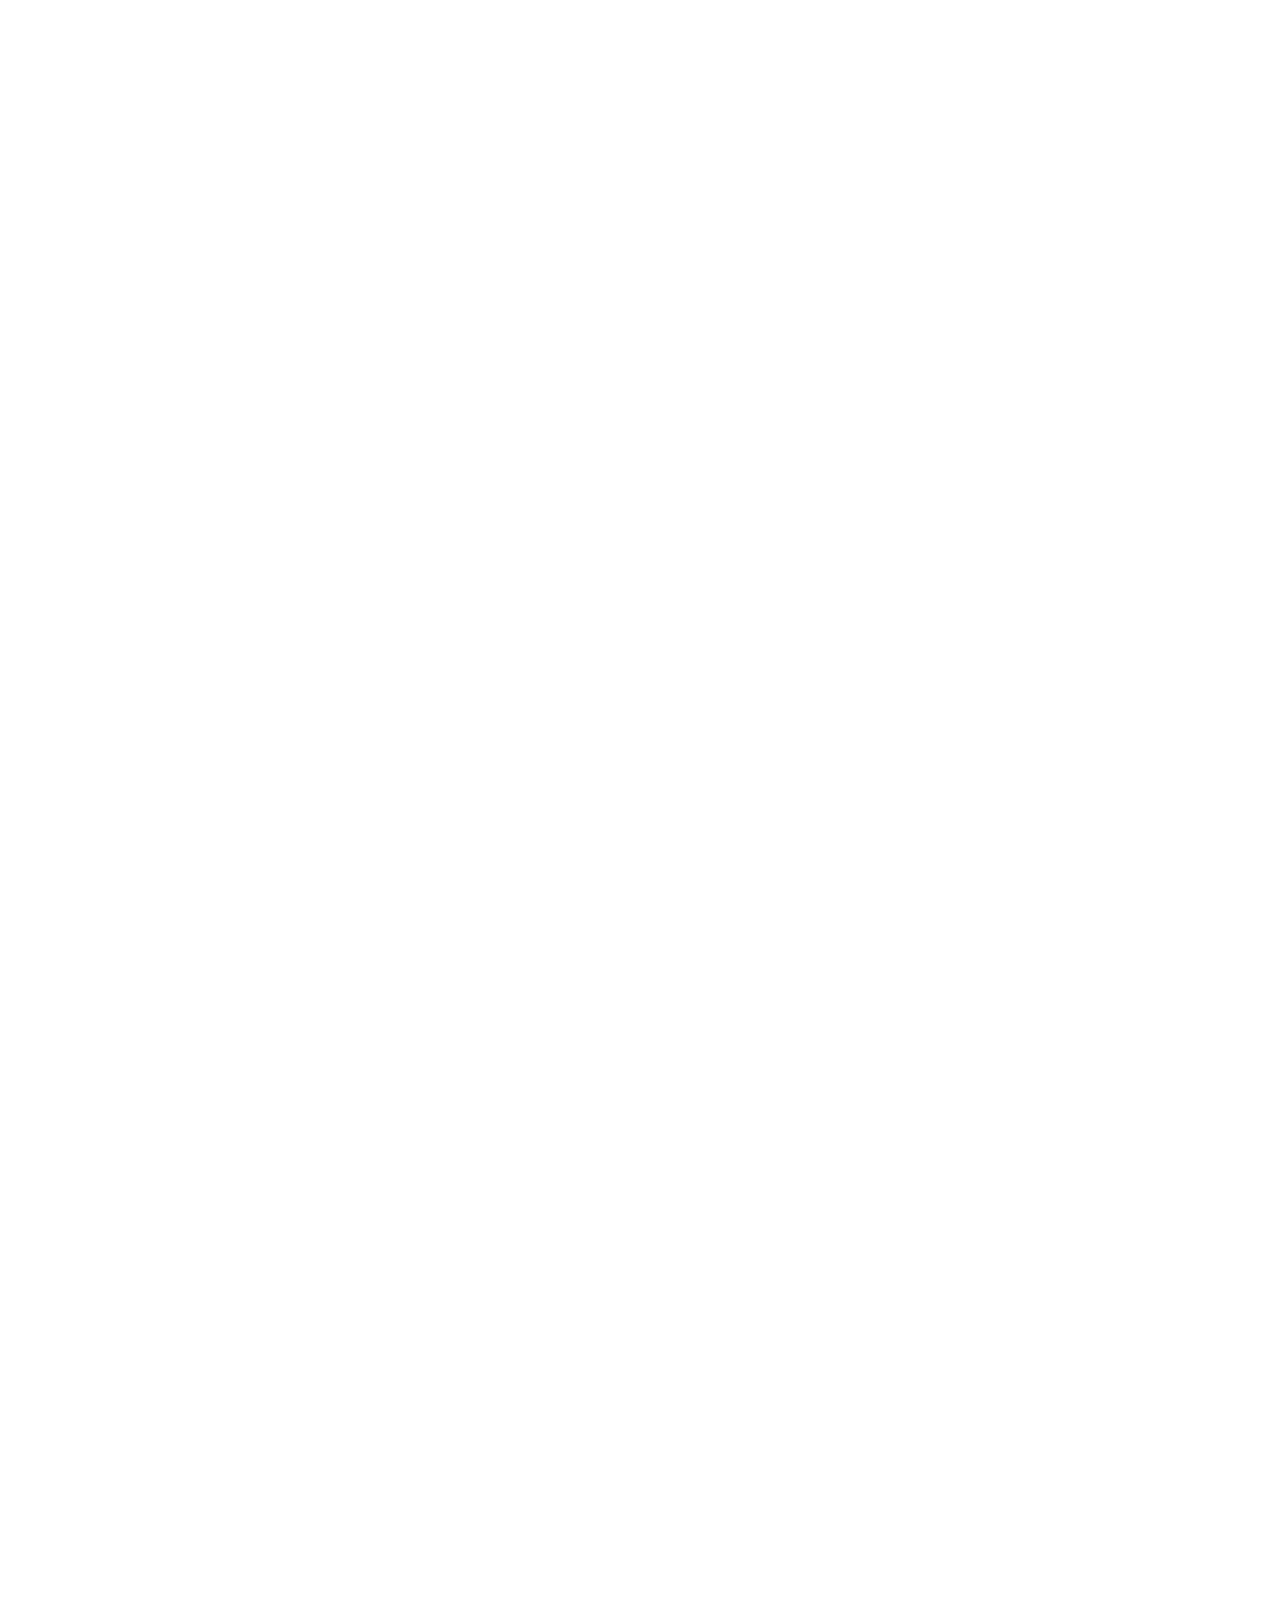
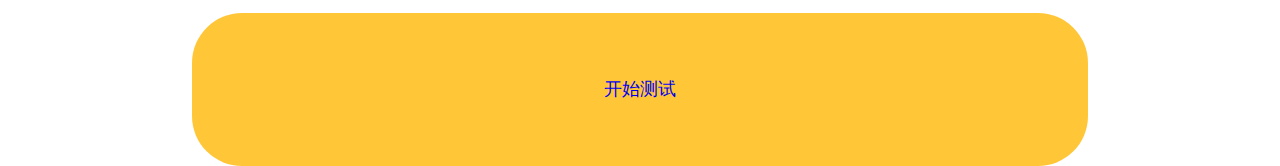
==== index.html @ e766337c "小游戏" ====
<!DOCTYPE html>
<html lang="en">

<head>
  <meta charset="UTF-8">
  <meta name="viewport" content="width=device-width, initial-scale=1.0">
  <meta http-equiv="X-UA-Compatible" content="ie=edge">
  <title>Document</title>
  <link rel="stylesheet" href="./css/style.css">
 
  <script>
    ~ function () {
      computedFont();
      window.addEventListener('resize', computedFont, false);

      function computedFont() {
        var deviceW = document.documentElement.clientWidth;
        if (deviceW > 640) return;
        document.documentElement.style.fontSize = deviceW / 640 * 100 + 'px';
      }
    }();
  </script>
  <style>
    body {
      overflow: hidden;
    }

    .whole .dc_tit1 {
      position: absolute;
      z-index: 1;
      color:#fff;
      font-size: 18px;
    }
  </style>

</head>

<body>
      
  <div class="whole ">
    <div class="dc_tit1 ">
      游戏规则：</br>
      游戏共有8关，每关的奖励数值不同<br>
      在每一轮开始前，需要选择是否进入下一轮<br>
      可以有以下两个选择：<br>
      1．是提现钱袋里已有的钱<br>
      2．继续游戏，冲击更高的奖励。但若失败，会损失所有的钱。<br>
    </div>
    <div class="pc_img ">
      <!-- <img id="gif"/> -->
    </div>

    <a href="draw.html">
      <div class="btn">开始测试</div>
    </a>
  </div>
  <script language="javascript" type="text/javascript" src="./js/jquery-1.11.0.min.js"></script>
  <script language="javascript" type="text/javascript">
    $(document).ready(function () {
      $(".dc_tit1").animate({
        left: 87 + 'vw',
      }, 1500);
    });
  </script>


</body>

</html>
---- css/style.css ----
body,h1,h2,h3,h4,h5,h6,hr,p,blockquote,dl,dt,dd,ul,ol,li,pre,form,fieldset,form,input,legend,button,textarea{margin:0;padding:0; vertical-align: baseline; background: transparent; border: 0; outline: 0; }
ul,li{ float:left; font-family:"微软雅黑"; color:#6e5b2e;}
body,button,input,select,textarea{font:12px/1.5 tahoma,arial,\5b8b\4f53,sans-serif;  font-family:"微软雅黑";}
h1,h2,h3,h4,h5,h6{font-size:100%;}
address,cite,dfn,em,var{font-style:normal;}
code,kbd,pre,samp{font-family:courier new,courier,monospace;}
small{font-size:12px;}ul,ol{list-style:none;}
a{text-decoration:none;}
a:hover{text-decoration:none;}
a:visited{ color:#000;}
sup{vertical-align:text-top;}
sub{vertical-align:text-bottom;}
legend{color:#000;}fieldset,img{border:0;}
legend{color:#000;}fieldset,img{border:0;}
table{border-collapse:collapse;border-spacing:0;}
input[type="checkbox"]{-webkit-appearance:checkbox !important;}
button,input,select,textarea{font-size:100%; visibility:hidden;  -webkit-appearance:none;}
* {
	-webkit-tap-highlight-color: rgba(0, 0, 0, 0);
}

.clearfix:after {
    display: block;
    height: 0;
    content: "";
    clear: both
}

body{

width: 100%;
background: url(../img/homebj.jpg) no-repeat;
/* background: url(../img/) */
background-position: center;
background-size: 100% 100%;
height: 100vh;
margin: 0px;
padding: 0px;

  }

/*首页2*/
.dc_tit1{ 
  width:80%; 
  height:300px; 
  margin-left:-77vw; 
  margin-top:80px; 
  position:relative;
  /* background-color:red; */
  line-height: 30px;
  color: #fff;

}

.btn{ width:70%; 
  height:12vw;
   position:absolute;
   top: 126vw;
   left: 15vw;
   background-color: #ffc738;
  border-radius: 50px; 
  opacity: 1; font-size: 18px; 
  font-weight: 300;
  line-height: 12vw;
  text-align: center;
  margin-bottom: 100px;
  z-index: 19;
}
.cfm_btn{ width:70%; height:12vw; position:absolute;top: 60vw;left: 15vw;}
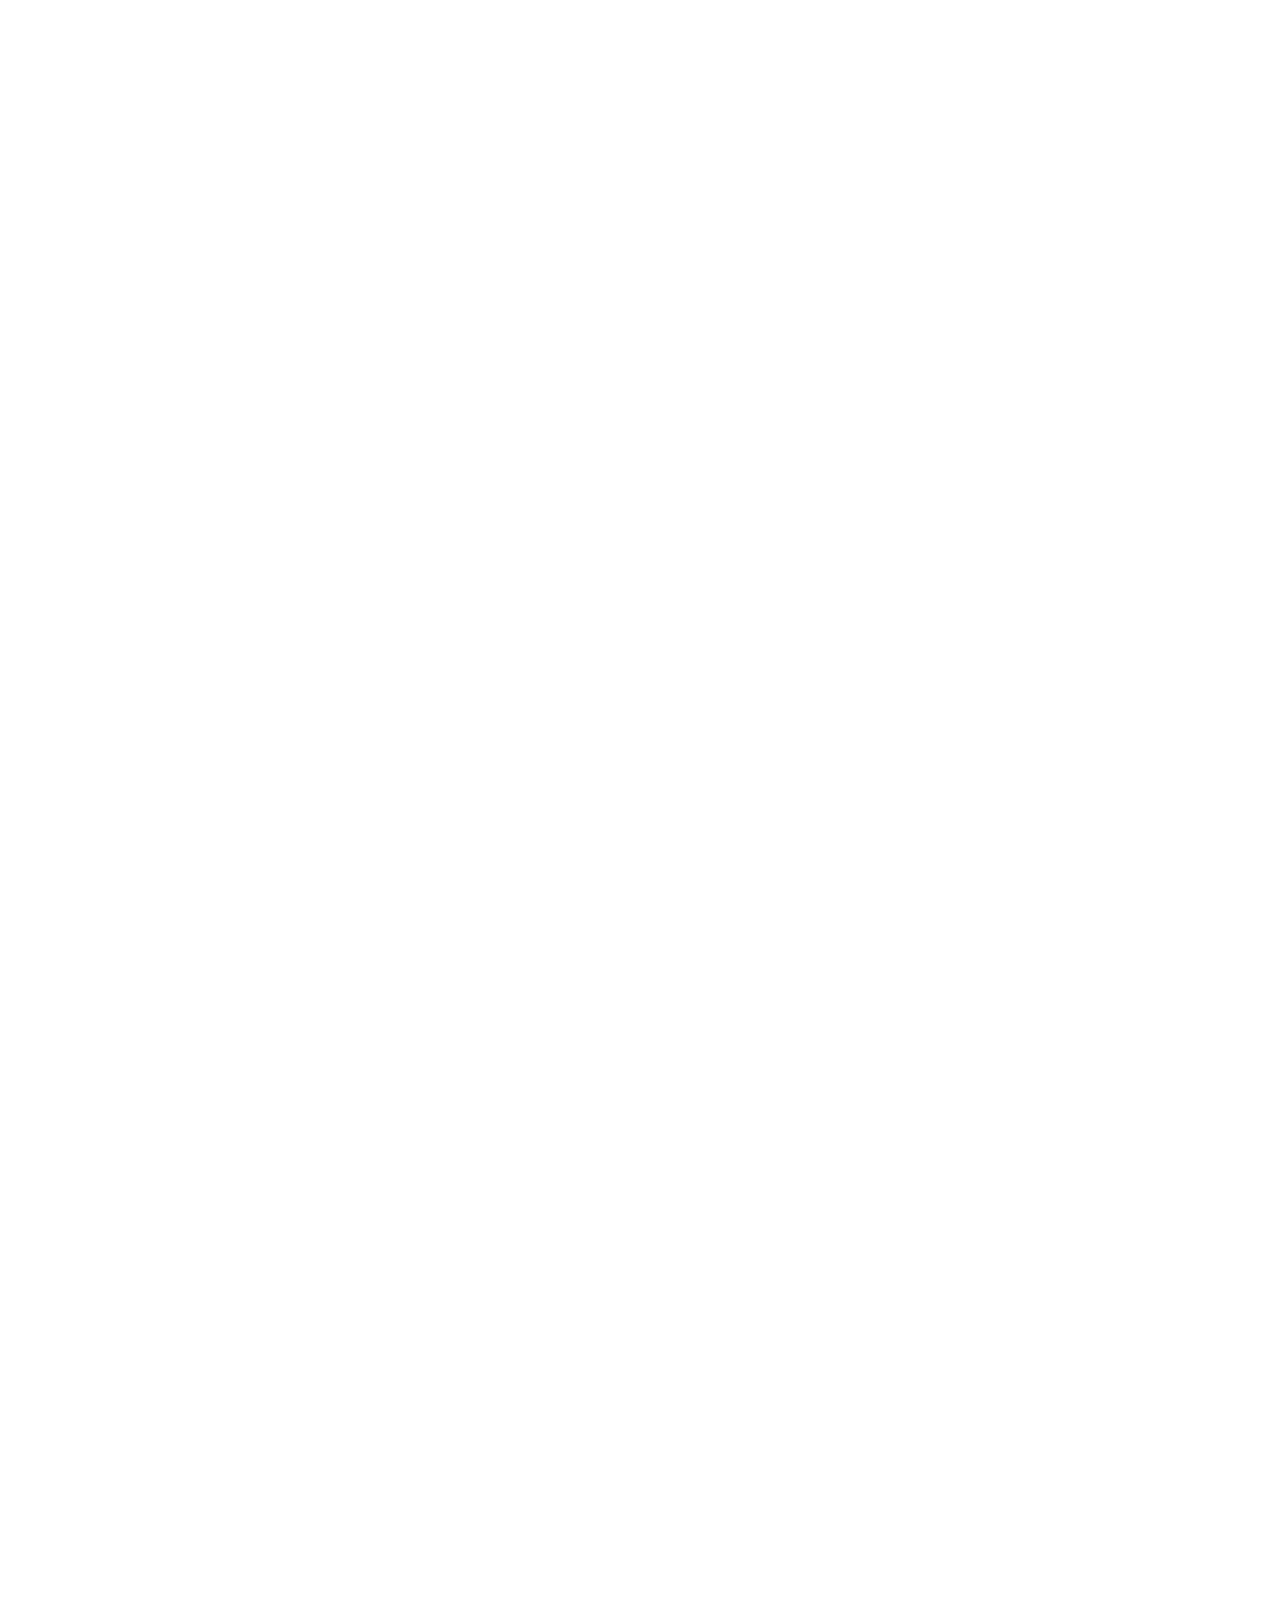
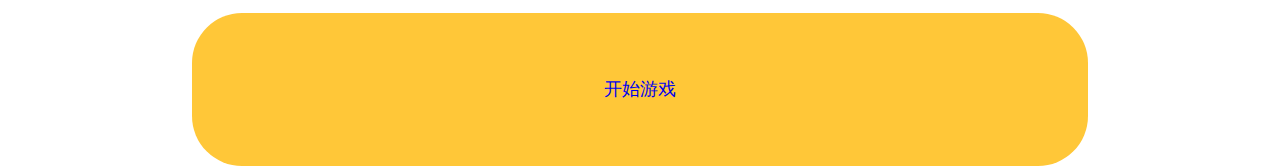
==== commit 1700d488: "小游戏" ====
--- a/index.html
+++ b/index.html
@@ -12,7 +12,6 @@
     ~ function () {
       computedFont();
       window.addEventListener('resize', computedFont, false);
-
       function computedFont() {
         var deviceW = document.documentElement.clientWidth;
         if (deviceW > 640) return;
@@ -51,7 +50,7 @@
     </div>
 
     <a href="draw.html">
-      <div class="btn">开始测试</div>
+      <div class="btn">开始游戏</div>
     </a>
   </div>
   <script language="javascript" type="text/javascript" src="./js/jquery-1.11.0.min.js"></script>
@@ -62,8 +61,6 @@
       }, 1500);
     });
   </script>
-
-
 </body>
 
 </html>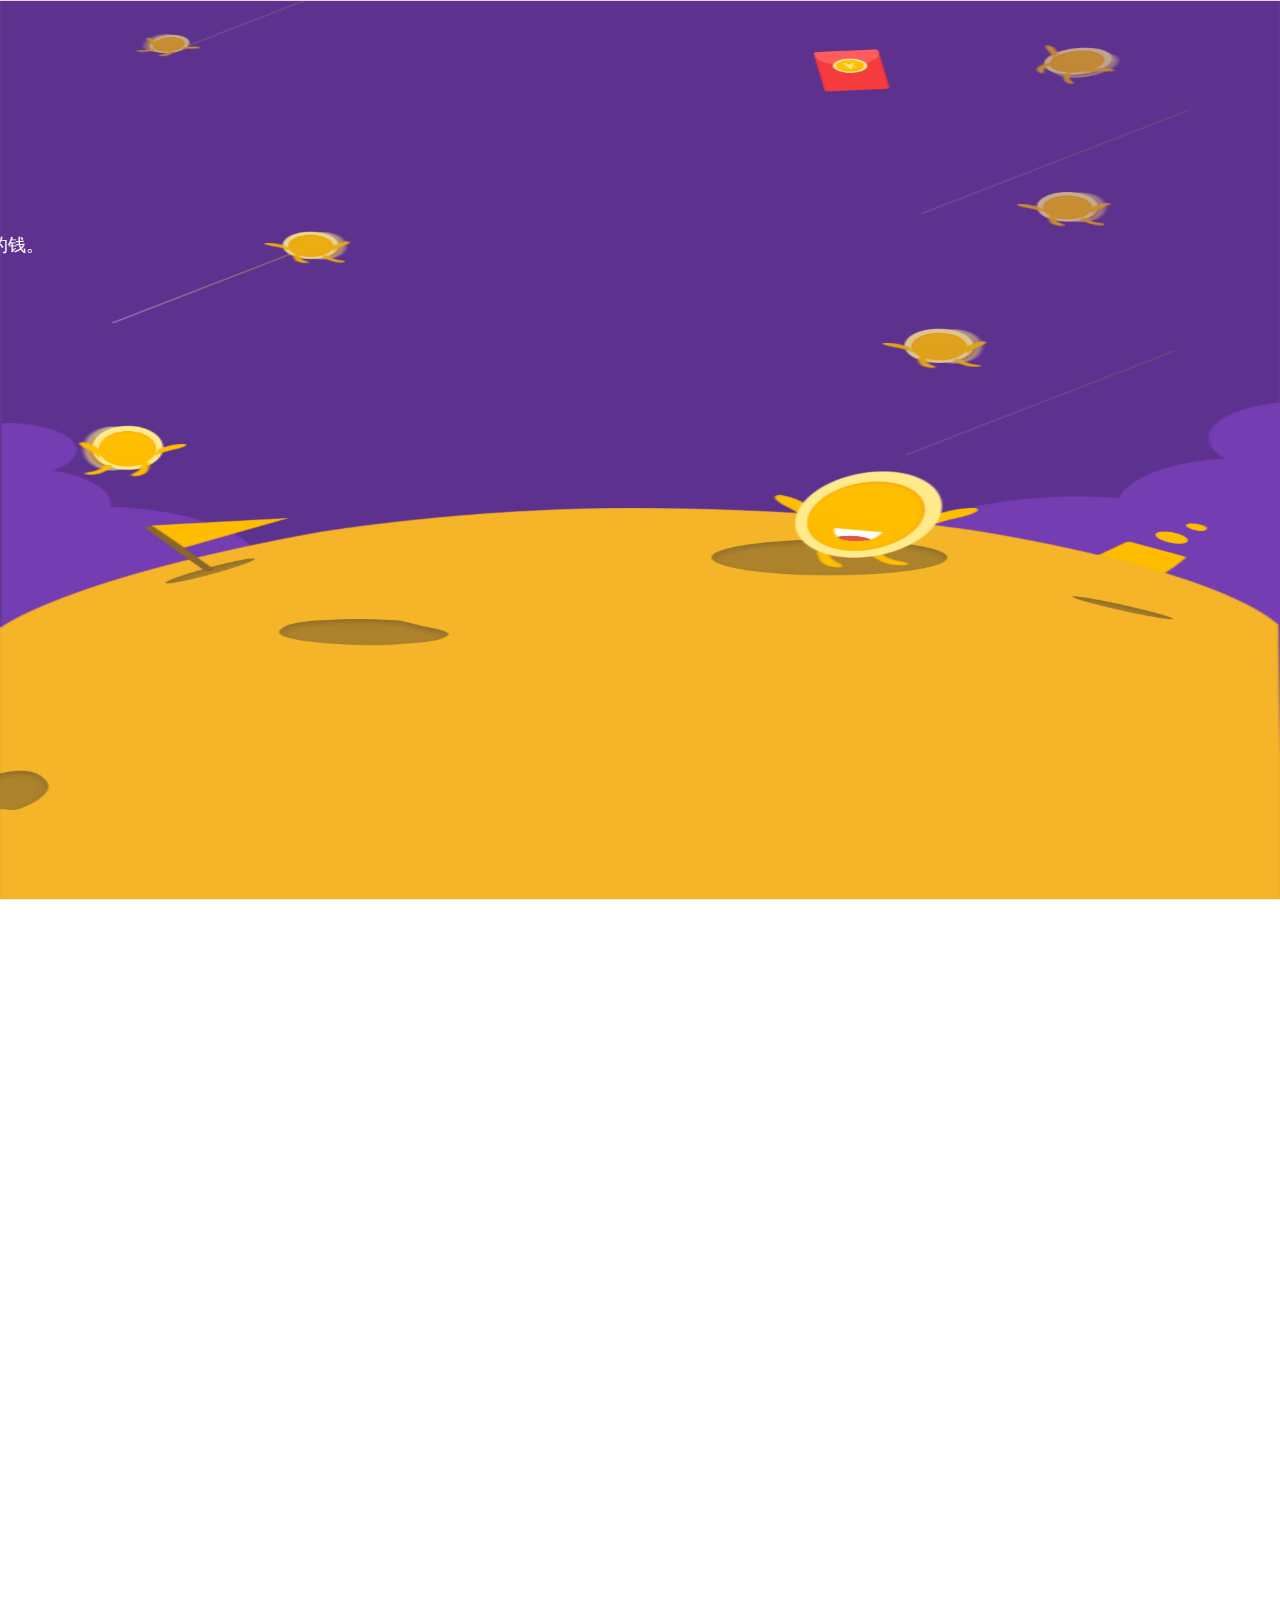
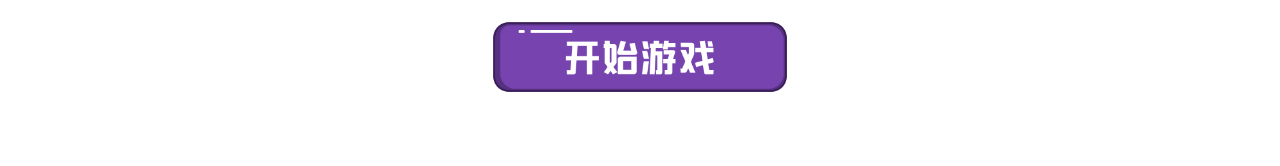
==== commit 0cb03614: "小游戏" ====
--- a/index.html
+++ b/index.html
@@ -46,11 +46,13 @@
       2．继续游戏，冲击更高的奖励。但若失败，会损失所有的钱。<br>
     </div>
     <div class="pc_img ">
-      <!-- <img id="gif"/> -->
+      
     </div>
 
     <a href="draw.html">
-      <div class="btn">开始游戏</div>
+      <div class="btn">
+        <img src="./img/btn.png" alt="">
+      </div>
     </a>
   </div>
   <script language="javascript" type="text/javascript" src="./js/jquery-1.11.0.min.js"></script>
--- a/css/style.css
+++ b/css/style.css
@@ -27,10 +27,8 @@
 }
 
 body{
-
 width: 100%;
-background: url(../img/homebj.jpg) no-repeat;
-/* background: url(../img/) */
+background: url(../img/overbj.png) no-repeat;
 background-position: center;
 background-size: 100% 100%;
 height: 100vh;
@@ -46,18 +44,15 @@
   margin-left:-77vw; 
   margin-top:80px; 
   position:relative;
-  /* background-color:red; */
   line-height: 30px;
   color: #fff;
-
 }
 
 .btn{ width:70%; 
-  height:12vw;
+    height:12vw;
    position:absolute;
    top: 126vw;
    left: 15vw;
-   background-color: #ffc738;
   border-radius: 50px; 
   opacity: 1; font-size: 18px; 
   font-weight: 300;
@@ -66,6 +61,9 @@
   margin-bottom: 100px;
   z-index: 19;
 }
+.btn img{
+  width: 300px;
+}
 .cfm_btn{ width:70%; height:12vw; position:absolute;top: 60vw;left: 15vw;}
 
 
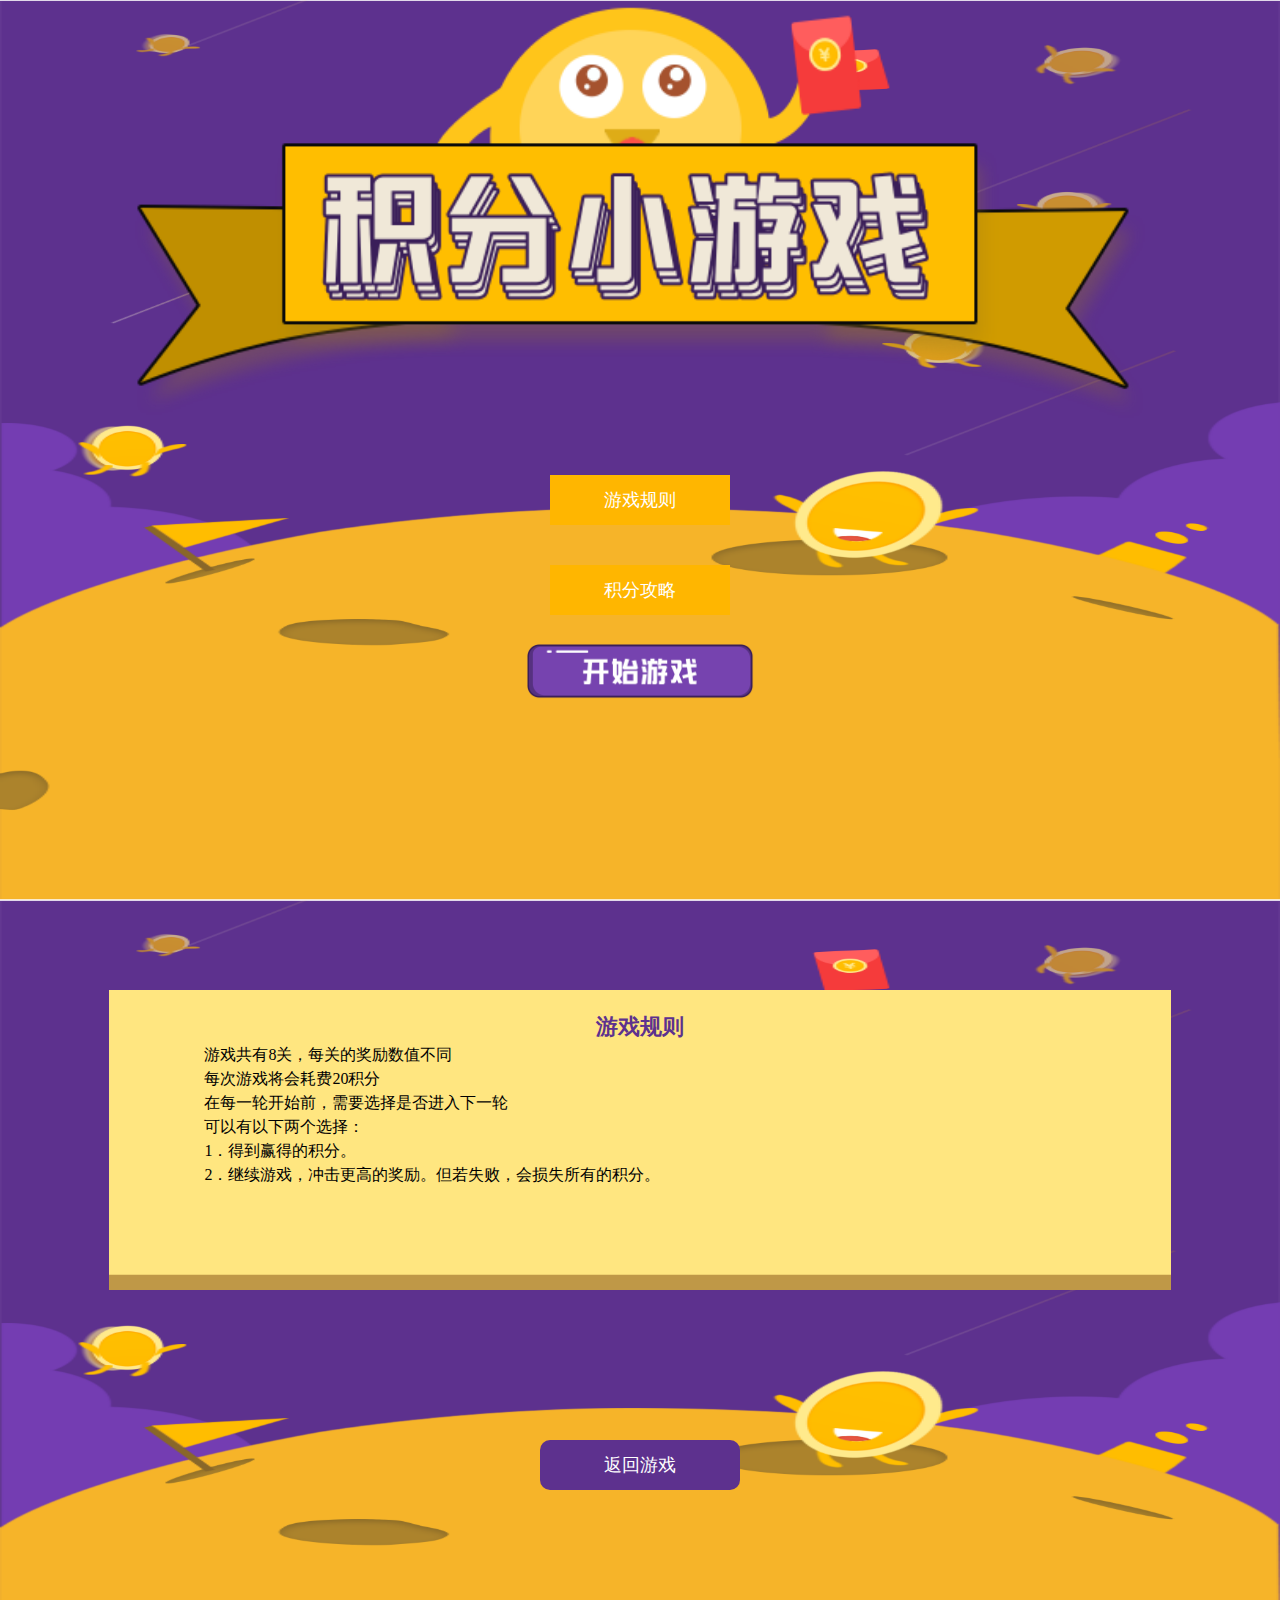
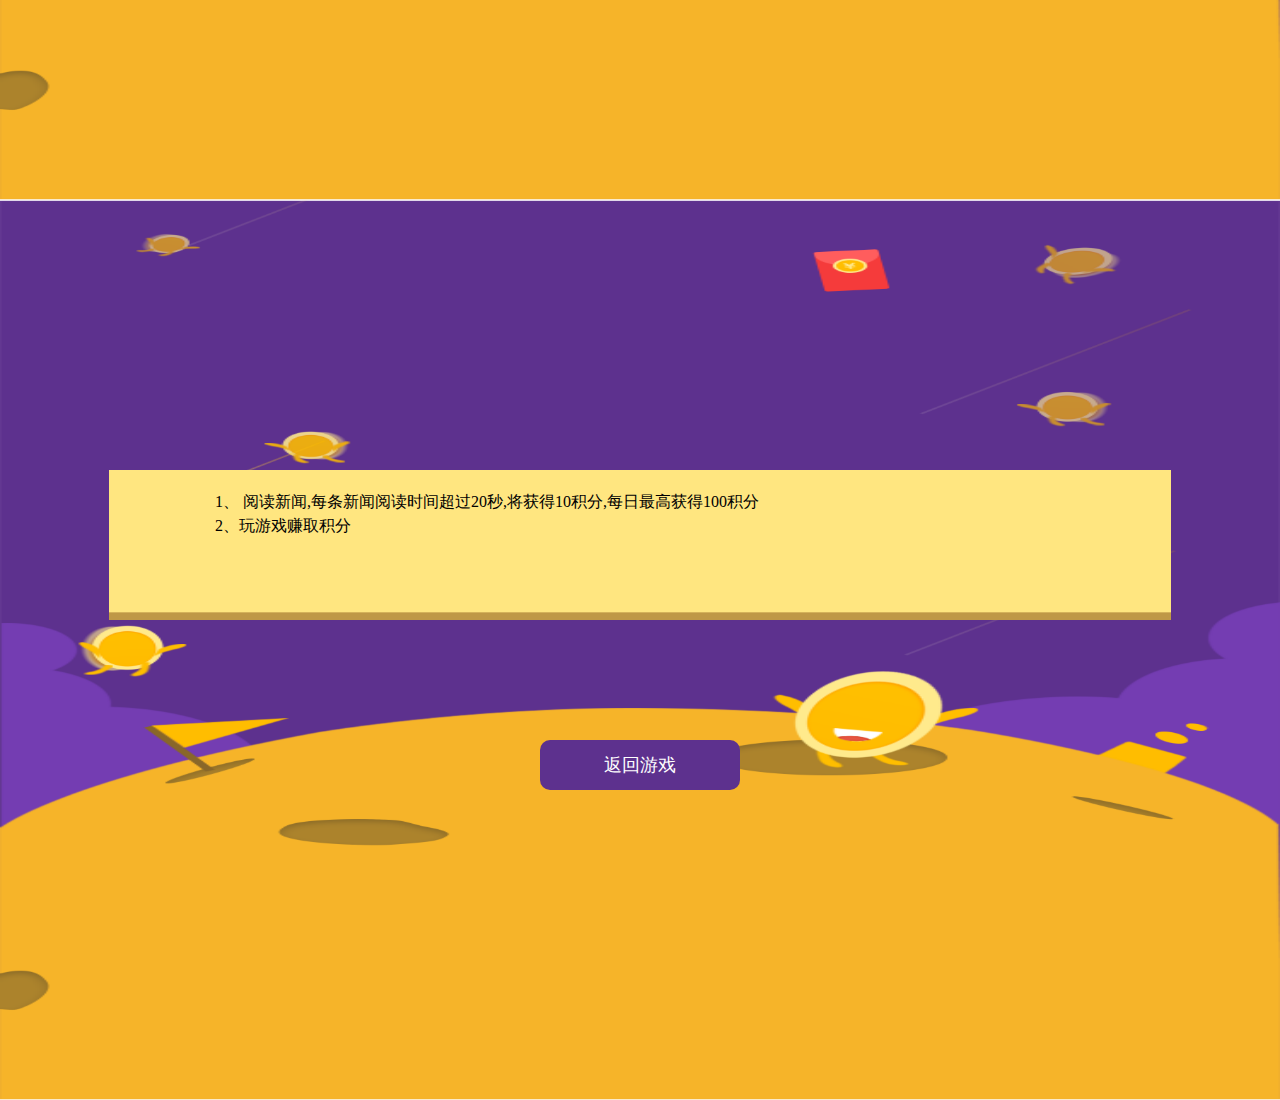
==== commit 519b2300: "小游戏" ====
--- a/index.html
+++ b/index.html
@@ -23,45 +23,63 @@
     body {
       overflow: hidden;
     }
-
-    .whole .dc_tit1 {
-      position: absolute;
-      z-index: 1;
-      color:#fff;
-      font-size: 18px;
-    }
   </style>
-
 </head>
-
 <body>
-      
   <div class="whole ">
-    <div class="dc_tit1 ">
-      游戏规则：</br>
-      游戏共有8关，每关的奖励数值不同<br>
-      在每一轮开始前，需要选择是否进入下一轮<br>
-      可以有以下两个选择：<br>
-      1．是提现钱袋里已有的钱<br>
-      2．继续游戏，冲击更高的奖励。但若失败，会损失所有的钱。<br>
+    <div class="imges">
+      <img src="./img/标题.png" alt="">
     </div>
-    <div class="pc_img ">
-      
-    </div>
-
+    <div class="regular">游戏规则</div> 
+    <div class="earn">积分攻略</div>
     <a href="draw.html">
       <div class="btn">
         <img src="./img/btn.png" alt="">
       </div>
     </a>
   </div>
+
+  <div class="game-regular"> 
+      <div class="dc_tit1 ">
+          <div class="dc_tit1-item">  
+           <h1>游戏规则</h1>
+           游戏共有8关，每关的奖励数值不同<br>
+           每次游戏将会耗费20积分<br>
+           在每一轮开始前，需要选择是否进入下一轮<br>
+           可以有以下两个选择：<br>
+           1．得到赢得的积分。<br>
+           2．继续游戏，冲击更高的奖励。但若失败，会损失所有的积分。<br>
+          </div>
+         </div>
+        <div class="goBack">返回游戏</div> 
+  </div>
+
+  <div class="gameStrategy">
+    <div class="dc_tit2">
+      <div class="dc_tit2-item">
+         1、 阅读新闻,每条新闻阅读时间超过20秒,将获得10积分,每日最高获得100积分<br>
+          2、玩游戏赚取积分
+      </div>
+    </div>
+    <div class="goBack">返回游戏</div> 
+  </div>
+
   <script language="javascript" type="text/javascript" src="./js/jquery-1.11.0.min.js"></script>
   <script language="javascript" type="text/javascript">
-    $(document).ready(function () {
-      $(".dc_tit1").animate({
-        left: 87 + 'vw',
-      }, 1500);
-    });
+   $('.regular').click(function(){
+    $('.whole').fadeOut(500)
+      $('.game-regular').fadeIn(500)
+   })
+
+   $('.goBack').click(function(){
+     window.location.reload();
+   })
+
+   $('.earn').click(function(){
+    $('.whole').fadeOut(500)
+    $('.game-regular').fadeOut(500)
+    $('.gameStrategy').fadeIn(500)
+   })
   </script>
 </body>
 
--- a/css/style.css
+++ b/css/style.css
@@ -26,45 +26,160 @@
     clear: both
 }
 
-body{
-width: 100%;
-background: url(../img/overbj.png) no-repeat;
-background-position: center;
-background-size: 100% 100%;
-height: 100vh;
-margin: 0px;
-padding: 0px;
 
-  }
 
 /*首页2*/
-.dc_tit1{ 
-  width:80%; 
-  height:300px; 
-  margin-left:-77vw; 
-  margin-top:80px; 
-  position:relative;
-  line-height: 30px;
-  color: #fff;
+
+.whole{
+  width: 100%;
+  height: 100vh;
+  position: relative;
+  background: url(../img/overbj.png) no-repeat;
+  background-position: center;
+  background-size: 100% 100%;
+  z-index: 2;
+}
+.whole .imges {
+  /* margin-top: 30px; */
+}
+.whole .imges img{
+  width: 80%;
+  height: 100%;
+  display: block;
+  margin: 0 auto;
 }
 
-.btn{ width:70%; 
-    height:12vw;
-   position:absolute;
-   top: 126vw;
-   left: 15vw;
-  border-radius: 50px; 
-  opacity: 1; font-size: 18px; 
-  font-weight: 300;
-  line-height: 12vw;
+.game-regular{
+  width: 100%;
+  height: 100vh;
+  position: relative;
+  background: url(../img/overbj.png) no-repeat;
+  background-position: center;
+  background-size: 100% 100%;
+  z-index: 1;
+}
+.dc_tit1{ 
+  width:83%; 
+  height:300px; 
+  margin: 0 auto;
+ background: url(../img/组\ 285.png)no-repeat;
+ background-size: 100% 100%;
+  position:relative;
+  top: 10%;
+  left: 0;
+  right: 0;
+  z-index: 1;
+  font-size: 16px;
+}
+.goBack{
+  position: absolute;
+  left: 0;
+  right: 0;
+  top: 60%;
+  width: 200px;
+  height: 50px;
+  background-color: #5D318E;
+  margin: 0 auto;
+  line-height: 50px;
+  color: #ffffff;
+  font-size: 18px;
   text-align: center;
-  margin-bottom: 100px;
-  z-index: 19;
+  border-radius: 10px;
+}
+.dc_tit1-item{
+  width: 82%;
+  margin: 0 auto;
+  padding-top: 20px;
+
+}
+.dc_tit1-item h1{
+  text-align: center;
+  color: #5D318E;
+  font-size: 22px;
+
+}
+.strategy{
+  margin-top: 20px;
+  text-align: center;
+}
+.strategy .earn{
+  font-size: 18px;
+  color: #5D318E;
+}
+.strategy .wire{
+  width: 60px;
+  height: 2px;
+  background: #5D318E;
+  margin: 0 auto;
+}
+.btn{ 
+  position: absolute;
+  top: 100;
+  right: 0;
+  left: 0;
+  bottom: 200px;
+ /* margin-top: 40px; */
+
 }
 .btn img{
-  width: 300px;
+  width: 230px;
+  display: block;
+  margin:  0 auto;
 }
 .cfm_btn{ width:70%; height:12vw; position:absolute;top: 60vw;left: 15vw;}
 
 
 
+.regular{
+  width: 180px;
+  height: 50px;
+  background-color: #ffb600;
+  font-size: 18px;
+  margin: 0 auto;
+  color: #ffffff;
+  text-align: center;
+  margin-top: 50px;
+  line-height: 50px;
+}
+
+.earn{
+  width: 180px;
+  height: 50px;
+  background-color: #ffb600;
+  font-size: 18px;
+  margin: 0 auto;
+  color: #ffffff;
+  text-align: center;
+  line-height: 50px;
+  margin-top: 40px;
+}
+
+.gameStrategy{
+  width: 100%;
+  height: 100vh;
+  position: relative;
+  background: url(../img/overbj.png) no-repeat;
+  background-position: center;
+  background-size: 100% 100%;
+  z-index: 1;
+}
+
+
+.dc_tit2{
+    width: 83%;
+    height: 150px;
+    margin: 0 auto;
+    background: url(../img/组\ 285.png)no-repeat;
+    background-size: 100% 100%;
+    position: relative;
+    top: 30%;
+    left: 0;
+    right: 0;
+    z-index: 1;
+    font-size: 16px;
+}
+.dc_tit2-item{
+  width: 80%;
+  margin: 0 auto;
+  padding-top: 20px;
+}
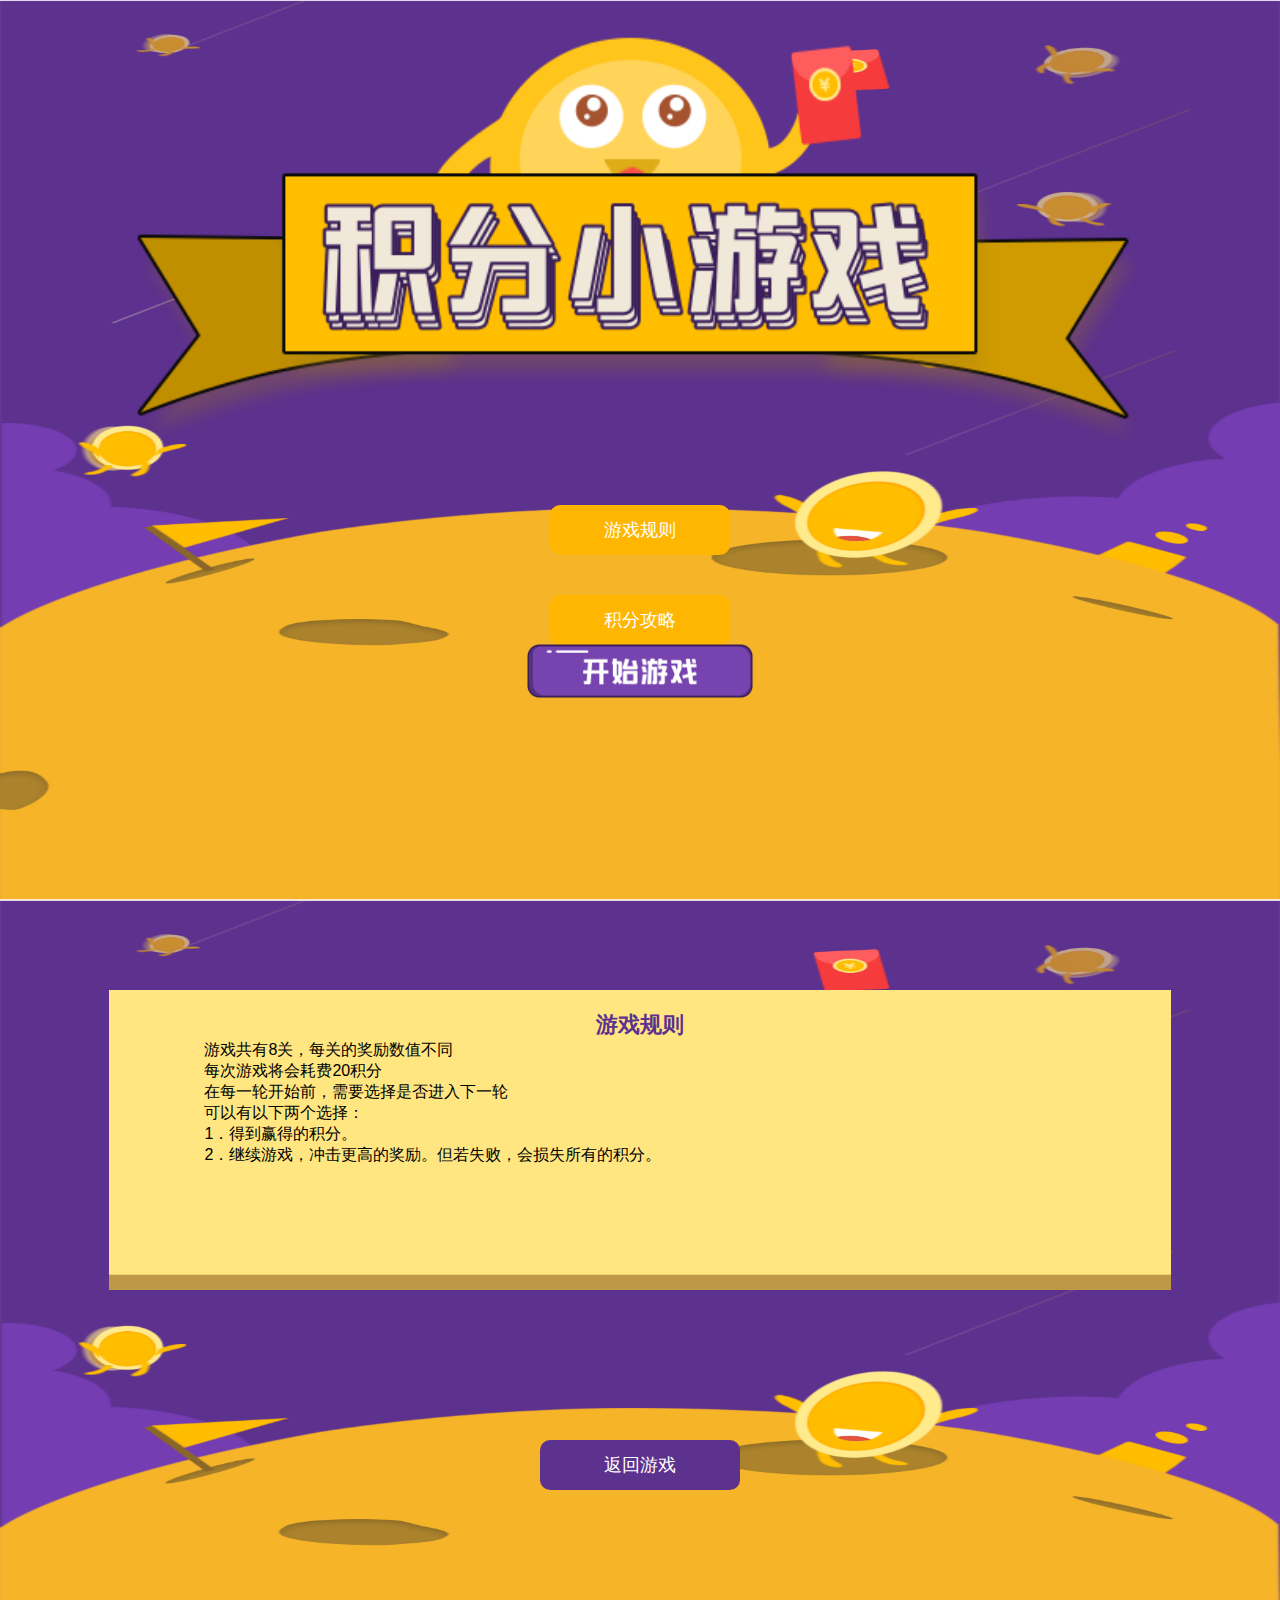
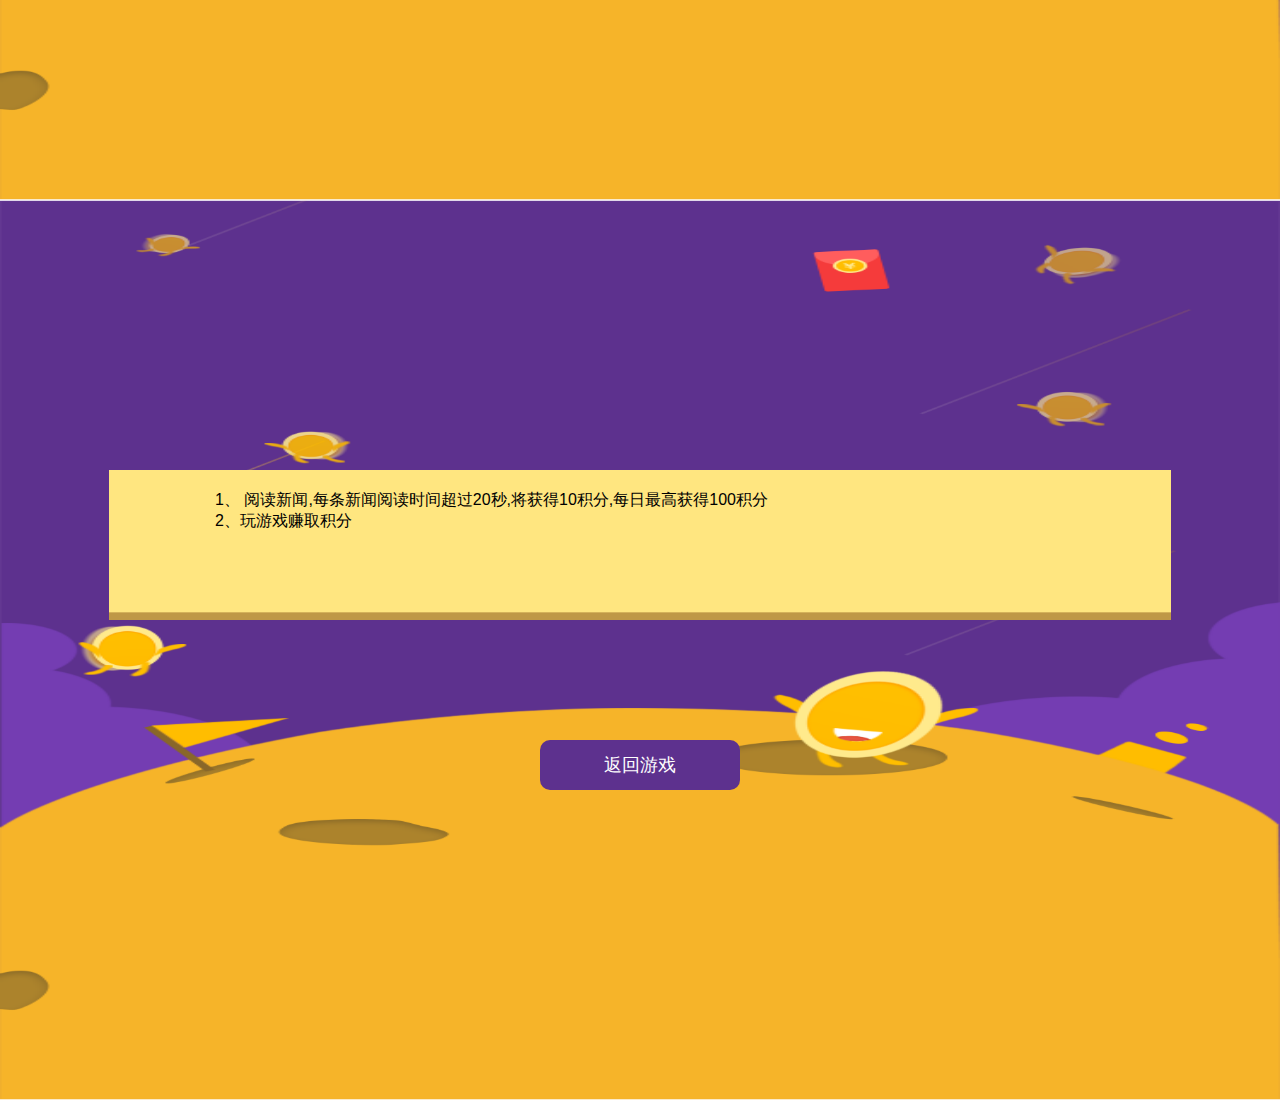
==== commit aa1acee5: "小游戏" ====
--- a/index.html
+++ b/index.html
@@ -5,8 +5,10 @@
   <meta charset="UTF-8">
   <meta name="viewport" content="width=device-width, initial-scale=1.0">
   <meta http-equiv="X-UA-Compatible" content="ie=edge">
-  <title>Document</title>
+  <title>积分小游戏</title>
+<link rel="stylesheet" href="./css/reset.min.css">
   <link rel="stylesheet" href="./css/style.css">
+
  
   <script>
     ~ function () {
--- a/css/style.css
+++ b/css/style.css
@@ -1,60 +1,30 @@
-body,h1,h2,h3,h4,h5,h6,hr,p,blockquote,dl,dt,dd,ul,ol,li,pre,form,fieldset,form,input,legend,button,textarea{margin:0;padding:0; vertical-align: baseline; background: transparent; border: 0; outline: 0; }
-ul,li{ float:left; font-family:"微软雅黑"; color:#6e5b2e;}
-body,button,input,select,textarea{font:12px/1.5 tahoma,arial,\5b8b\4f53,sans-serif;  font-family:"微软雅黑";}
-h1,h2,h3,h4,h5,h6{font-size:100%;}
-address,cite,dfn,em,var{font-style:normal;}
-code,kbd,pre,samp{font-family:courier new,courier,monospace;}
-small{font-size:12px;}ul,ol{list-style:none;}
-a{text-decoration:none;}
-a:hover{text-decoration:none;}
-a:visited{ color:#000;}
-sup{vertical-align:text-top;}
-sub{vertical-align:text-bottom;}
-legend{color:#000;}fieldset,img{border:0;}
-legend{color:#000;}fieldset,img{border:0;}
-table{border-collapse:collapse;border-spacing:0;}
-input[type="checkbox"]{-webkit-appearance:checkbox !important;}
-button,input,select,textarea{font-size:100%; visibility:hidden;  -webkit-appearance:none;}
-* {
-	-webkit-tap-highlight-color: rgba(0, 0, 0, 0);
-}
-
-.clearfix:after {
-    display: block;
-    height: 0;
-    content: "";
-    clear: both
-}
-
 
 
 /*首页2*/
-
 .whole{
+  position: fixed;
   width: 100%;
   height: 100vh;
-  position: relative;
   background: url(../img/overbj.png) no-repeat;
-  background-position: center;
   background-size: 100% 100%;
   z-index: 2;
-}
-.whole .imges {
-  /* margin-top: 30px; */
+  position: relative;
 }
 .whole .imges img{
   width: 80%;
   height: 100%;
   display: block;
   margin: 0 auto;
+  padding-top: 30px;
+
 }
 
 .game-regular{
+  position: fixed;
   width: 100%;
   height: 100vh;
   position: relative;
   background: url(../img/overbj.png) no-repeat;
-  background-position: center;
   background-size: 100% 100%;
   z-index: 1;
 }
@@ -140,6 +110,7 @@
   text-align: center;
   margin-top: 50px;
   line-height: 50px;
+  border-radius: 10px;
 }
 
 .earn{
@@ -152,9 +123,11 @@
   text-align: center;
   line-height: 50px;
   margin-top: 40px;
+  border-radius: 10px;
 }
 
 .gameStrategy{
+  position: fixed;
   width: 100%;
   height: 100vh;
   position: relative;
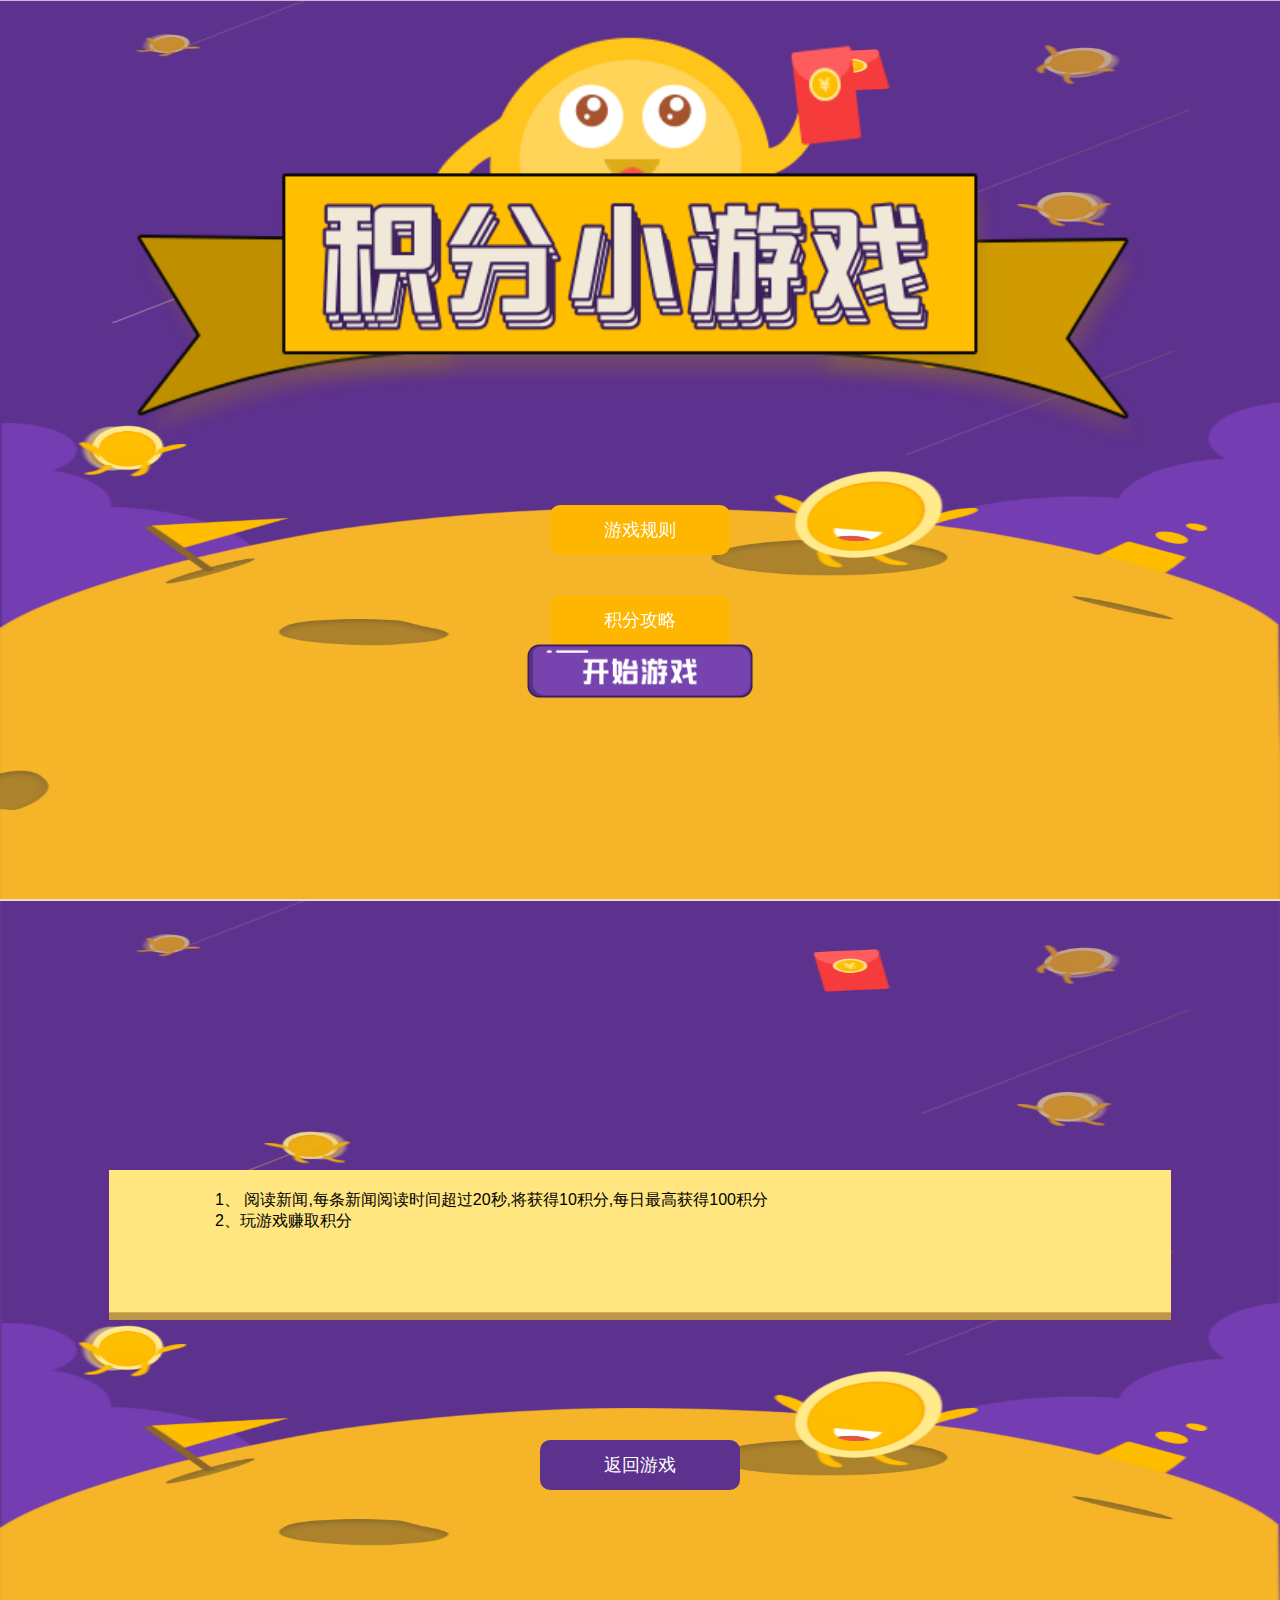
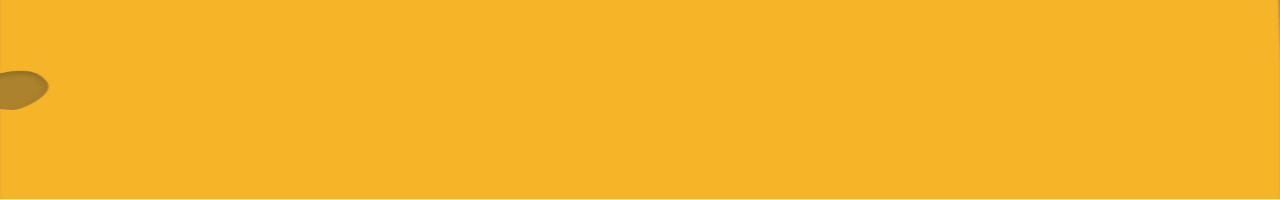
==== commit bc0c3bf7: "小游戏" ====
--- a/index.html
+++ b/index.html
@@ -21,11 +21,6 @@
       }
     }();
   </script>
-  <style>
-    body {
-      overflow: hidden;
-    }
-  </style>
 </head>
 <body>
   <div class="whole ">
--- a/css/style.css
+++ b/css/style.css
@@ -1,4 +1,3 @@
-
 
 /*首页2*/
 .whole{
@@ -8,7 +7,8 @@
   background: url(../img/overbj.png) no-repeat;
   background-size: 100% 100%;
   z-index: 2;
-  position: relative;
+  /* position: relative; */
+
 }
 .whole .imges img{
   width: 80%;
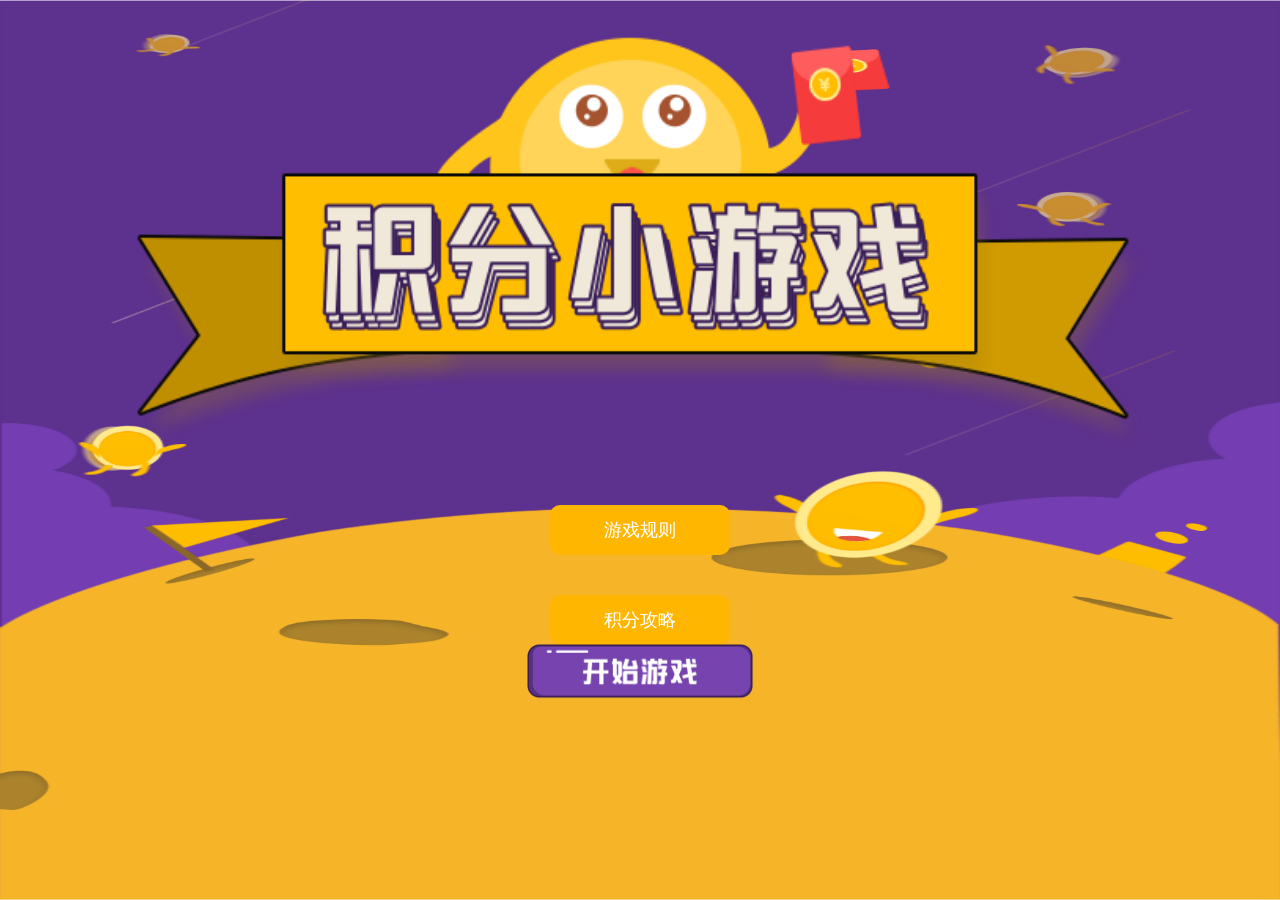
==== commit 13dc2849: "小游戏" ====
--- a/index.html
+++ b/index.html
@@ -8,8 +8,6 @@
   <title>积分小游戏</title>
 <link rel="stylesheet" href="./css/reset.min.css">
   <link rel="stylesheet" href="./css/style.css">
-
- 
   <script>
     ~ function () {
       computedFont();
--- a/css/style.css
+++ b/css/style.css
@@ -7,7 +7,6 @@
   background: url(../img/overbj.png) no-repeat;
   background-size: 100% 100%;
   z-index: 2;
-  /* position: relative; */
 
 }
 .whole .imges img{
@@ -23,7 +22,6 @@
   position: fixed;
   width: 100%;
   height: 100vh;
-  position: relative;
   background: url(../img/overbj.png) no-repeat;
   background-size: 100% 100%;
   z-index: 1;
@@ -130,13 +128,11 @@
   position: fixed;
   width: 100%;
   height: 100vh;
-  position: relative;
   background: url(../img/overbj.png) no-repeat;
   background-position: center;
   background-size: 100% 100%;
   z-index: 1;
 }
-
 
 .dc_tit2{
     width: 83%;
